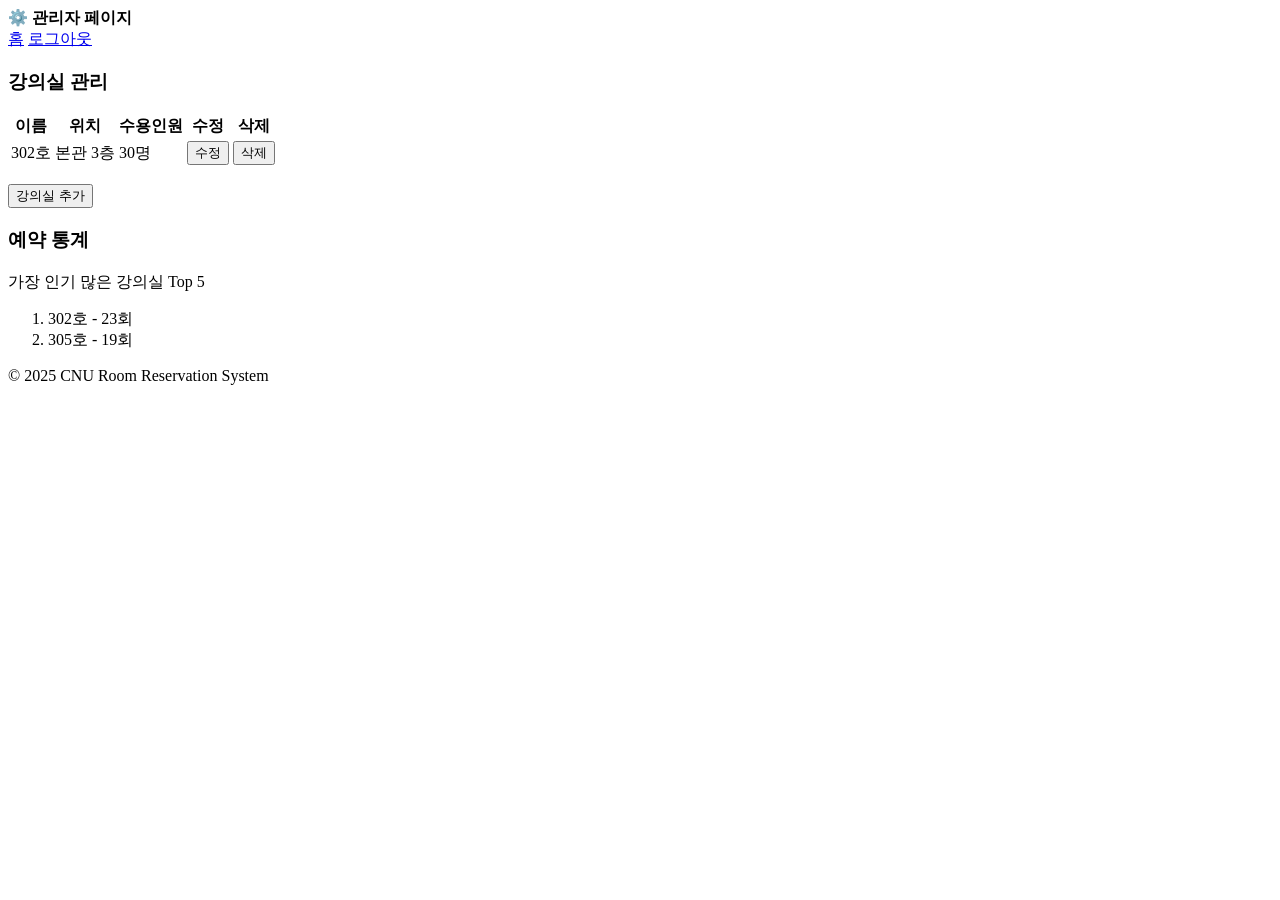
==== src/main/resources/templates/admin.html @ 9e8ed8b1 "front" ====
<!DOCTYPE html>
<html lang="ko">
<head>
    <meta charset="UTF-8">
    <title>관리자 페이지 | CNU Room</title>
    <link rel="stylesheet" href="static/style.css">
</head>
<body>
<header>
    <div><b>⚙️ 관리자 페이지</b></div>
    <nav>
        <a href="index.html">홈</a>
        <a href="logout.html">로그아웃</a>
    </nav>
</header>

<div class="card">
    <h3>강의실 관리</h3>
    <table>
        <tr><th>이름</th><th>위치</th><th>수용인원</th><th>수정</th><th>삭제</th></tr>
        <tr><td>302호</td><td>본관 3층</td><td>30명</td><td><button>수정</button></td><td><button>삭제</button></td></tr>
    </table>
    <button style="margin-top:1rem;">강의실 추가</button>
</div>

<div class="card">
    <h3>예약 통계</h3>
    <p>가장 인기 많은 강의실 Top 5</p>
    <ol>
        <li>302호 - 23회</li>
        <li>305호 - 19회</li>
    </ol>
</div>

<footer>© 2025 CNU Room Reservation System</footer>
</body>
</html>
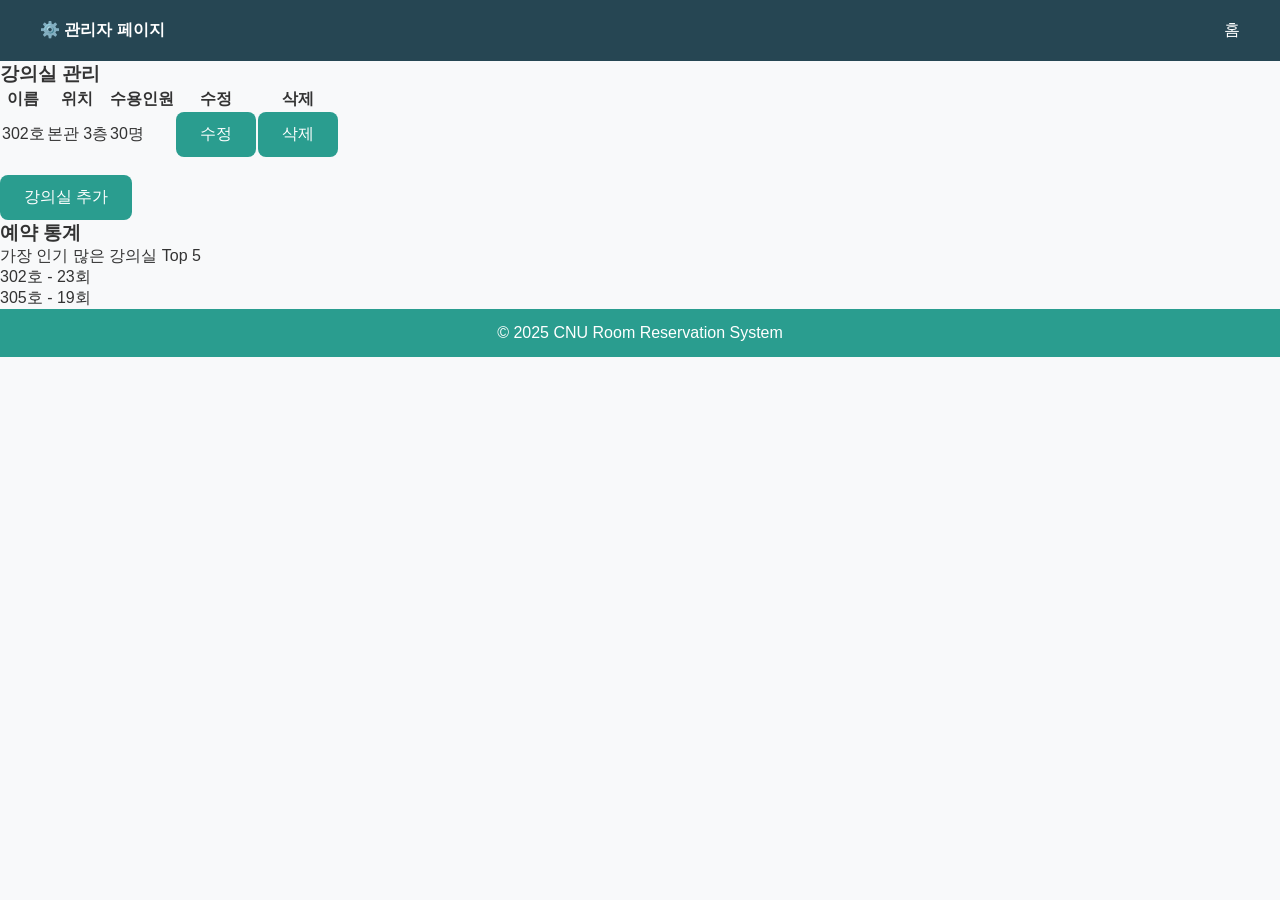
==== commit 98e57b1b: "feature/reserve" ====
--- a/src/main/resources/templates/admin.html
+++ b/src/main/resources/templates/admin.html
@@ -3,14 +3,14 @@
 <head>
     <meta charset="UTF-8">
     <title>관리자 페이지 | CNU Room</title>
-    <link rel="stylesheet" href="static/style.css">
+    <link rel="stylesheet" href="../static/style.css">
 </head>
 <body>
 <header>
     <div><b>⚙️ 관리자 페이지</b></div>
     <nav>
         <a href="index.html">홈</a>
-        <a href="logout.html">로그아웃</a>
+<!--        <a href="logout.html">로그아웃</a>-->
     </nav>
 </header>
 
--- a/src/main/resources/static/style.css
+++ b/src/main/resources/static/style.css
@@ -0,0 +1,928 @@
+/* 기본 설정 */
+* {
+    box-sizing: border-box;
+    margin: 0;
+    padding: 0;
+    font-family: "Noto Sans KR", sans-serif;
+}
+
+body {
+    background-color: #f8f9fa;
+    color: #333;
+}
+
+/* 헤더 */
+header {
+    background-color: #264653;
+    color: white;
+    padding: 20px 40px;
+    display: flex;
+    justify-content: space-between;
+    align-items: center;
+    position: sticky;
+    top: 0;
+    z-index: 10;
+}
+
+header h1 {
+    font-size: 22px;
+    font-weight: 700;
+}
+
+nav a {
+    color: white;
+    margin-left: 20px;
+    text-decoration: none;
+    font-weight: 500;
+}
+
+nav a:hover {
+    text-decoration: underline;
+}
+
+/* 메인 */
+.main-container {
+    text-align: center;
+    padding: 100px 20px;
+}
+
+.main-container h2 {
+    font-size: 28px;
+    margin-bottom: 10px;
+}
+
+.main-container p {
+    color: #555;
+    margin-bottom: 30px;
+}
+
+button {
+    background-color: #2a9d8f;
+    color: white;
+    border: none;
+    padding: 12px 24px;
+    font-size: 16px;
+    border-radius: 8px;
+    cursor: pointer;
+}
+
+button:hover {
+    background-color: #21867a;
+}
+
+/* 푸터 */
+footer {
+    text-align: center;
+    background-color: #2a9d8f;
+    color: white;
+    padding: 15px 0;
+    position: relative;
+    bottom: 0;
+    width: 100%;
+}
+
+/* =============================== */
+/*   달력 화면 (예약 1단계)       */
+/*================================ */
+.reservation-main {
+    padding: 20px;
+    max-width: 1200px;
+    margin: 0 auto;
+}
+
+.calendar-container {
+    background: white;
+    padding: 30px;
+    border-radius: 10px;
+    box-shadow: 0 2px 10px rgba(0,0,0,0.1);
+    margin: 20px 0;
+}
+
+.calendar-container h2 {
+    text-align: center;
+    color: #264653;
+    margin-bottom: 20px;
+    font-size: 24px;
+}
+
+.calendar-header {
+    text-align: center;
+    font-size: 20px;
+    font-weight: 600;
+    margin-bottom: 15px;
+    color: #264653;
+}
+
+.calendar-info {
+    background-color: #f0f7f6;
+    padding: 15px;
+    border-radius: 8px;
+    margin-bottom: 20px;
+    text-align: center;
+    color: #555;
+}
+
+.calendar {
+    margin-top: 20px;
+}
+
+.calendar-weekdays {
+    display: grid;
+    grid-template-columns: repeat(7, 1fr);
+    gap: 5px;
+    margin-bottom: 10px;
+}
+
+.weekday {
+    text-align: center;
+    font-weight: 600;
+    padding: 10px;
+    background-color: #e9ecef;
+    border-radius: 5px;
+    color: #495057;
+}
+
+.calendar-days {
+    display: grid;
+    grid-template-columns: repeat(7, 1fr);
+    gap: 5px;
+}
+
+.calendar-day {
+    aspect-ratio: 1;
+    display: flex;
+    flex-direction: column;
+    align-items: center;
+    justify-content: center;
+    padding: 10px;
+    border: 1px solid #dee2e6;
+    border-radius: 5px;
+    cursor: pointer;
+    position: relative;
+    background-color: white;
+}
+
+.calendar-day.weekend {
+    background-color: #faf5f0;
+}
+
+.calendar-day.other-month {
+    color: #adb5bd;
+    background-color: #f8f9fa;
+    cursor: default;
+}
+
+.calendar-day.disabled {
+    color: #adb5bd;
+    background-color: #f8f9fa;
+    cursor: not-allowed;
+}
+
+.calendar-day.available {
+    background-color: white;
+    cursor: pointer;
+}
+
+.calendar-day.available:hover {
+    background-color: #e8f5e9;
+}
+
+.calendar-day.today {
+    background-color: #fff9c4;
+    font-weight: 600;
+}
+
+.date-number {
+    font-size: 16px;
+    margin-bottom: 5px;
+}
+
+.add-btn {
+    background-color: #2a9d8f;
+    color: white;
+    border: none;
+    border-radius: 5px;
+    width: 30px;
+    height: 30px;
+    display: flex;
+    align-items: center;
+    justify-content: center;
+    cursor: pointer;
+    font-size: 18px;
+    font-weight: bold;
+    padding: 0;
+    margin-top: 5px;
+}
+
+.add-btn:hover {
+    background-color: #21867a;
+}
+
+.add-icon {
+    line-height: 1;
+}
+
+/* =============================== */
+/*   강의실/시간 선택 화면 (2단계) */
+/*================================ */
+.room-time-main {
+    padding: 20px;
+    max-width: 1200px;
+    margin: 0 auto;
+}
+
+.room-time-container {
+    background: white;
+    padding: 30px;
+    border-radius: 10px;
+    box-shadow: 0 2px 10px rgba(0,0,0,0.1);
+    margin: 20px 0;
+}
+
+.room-time-container h2 {
+    text-align: center;
+    color: #264653;
+    margin-bottom: 20px;
+    font-size: 24px;
+}
+
+.selected-date-info {
+    background-color: #f0f7f6;
+    padding: 15px;
+    border-radius: 8px;
+    margin-bottom: 20px;
+    text-align: center;
+    font-weight: 600;
+    color: #264653;
+}
+
+.rooms-list {
+    display: flex;
+    flex-direction: column;
+    gap: 20px;
+}
+
+.room-card {
+    background: white;
+    border: 1px solid #dee2e6;
+    border-radius: 10px;
+    padding: 20px;
+    box-shadow: 0 2px 5px rgba(0,0,0,0.1);
+}
+
+.room-header {
+    display: flex;
+    justify-content: space-between;
+    align-items: center;
+    margin-bottom: 15px;
+    padding-bottom: 15px;
+    border-bottom: 2px solid #e9ecef;
+}
+
+.room-header h3 {
+    color: #264653;
+    font-size: 18px;
+    margin: 0;
+}
+
+.room-capacity {
+    display: flex;
+    gap: 15px;
+    font-size: 14px;
+    color: #6c757d;
+}
+
+.time-slots-grid {
+    display: flex;
+    flex-wrap: wrap;
+    gap: 8px;
+}
+
+.time-slot {
+    background-color: #d4edda;
+    color: #155724;
+    border: 1px solid #c3e6cb;
+    border-radius: 5px;
+    padding: 10px 15px;
+    cursor: pointer;
+    font-size: 14px;
+    font-weight: 500;
+    min-width: 50px;
+    text-align: center;
+    transition: all 0.3s;
+}
+
+.time-slot.available:hover {
+    background-color: #c3e6cb;
+    transform: scale(1.05);
+}
+
+.time-slot.unavailable {
+    background-color: #f8d7da;
+    color: #721c24;
+    cursor: not-allowed;
+    opacity: 0.6;
+}
+
+.time-slot.unavailable:hover {
+    transform: none;
+}
+
+/* =============================== */
+/*   설명 모달                    */
+/*================================ */
+.modal {
+    display: none;
+    position: fixed;
+    z-index: 1000;
+    left: 0;
+    top: 0;
+    width: 100%;
+    height: 100%;
+    overflow: auto;
+    background-color: rgba(0,0,0,0.5);
+}
+
+.modal-content {
+    background-color: white;
+    margin: 10% auto;
+    padding: 30px;
+    border-radius: 10px;
+    width: 90%;
+    max-width: 600px;
+    box-shadow: 0 4px 20px rgba(0,0,0,0.3);
+    position: relative;
+}
+
+.close {
+    color: #aaa;
+    float: right;
+    font-size: 28px;
+    font-weight: bold;
+    cursor: pointer;
+    position: absolute;
+    top: 15px;
+    right: 20px;
+}
+
+.close:hover,
+.close:focus {
+    color: #000;
+}
+
+.info-content {
+    margin: 20px 0;
+}
+
+.info-content h4 {
+    color: #264653;
+    margin-top: 20px;
+    margin-bottom: 10px;
+}
+
+.info-content ul {
+    list-style-position: inside;
+    padding-left: 0;
+}
+
+.info-content li {
+    margin: 8px 0;
+    line-height: 1.6;
+}
+
+.modal-close-btn {
+    background-color: #2a9d8f;
+    color: white;
+    border: none;
+    padding: 12px 24px;
+    border-radius: 8px;
+    cursor: pointer;
+    font-size: 16px;
+    margin-top: 20px;
+    width: 100%;
+}
+
+.modal-close-btn:hover {
+    background-color: #21867a;
+}
+
+/* =============================== */
+/*   예약 상세 화면 (3단계)       */
+/*================================ */
+.reservation-detail-main {
+    padding: 20px;
+    max-width: 900px;
+    margin: 0 auto;
+}
+
+.detail-container {
+    background: white;
+    padding: 30px;
+    border-radius: 10px;
+    box-shadow: 0 2px 10px rgba(0,0,0,0.1);
+    margin: 20px 0;
+}
+
+.detail-container h2 {
+    text-align: center;
+    color: #264653;
+    margin-bottom: 30px;
+    font-size: 24px;
+}
+
+.selected-info {
+    background-color: #f0f7f6;
+    padding: 20px;
+    border-radius: 8px;
+    margin-bottom: 30px;
+}
+
+.info-item {
+    display: flex;
+    margin-bottom: 10px;
+    align-items: center;
+}
+
+.info-item label {
+    font-weight: 600;
+    width: 100px;
+    color: #495057;
+}
+
+.info-item span {
+    color: #264653;
+    font-weight: 500;
+}
+
+.duration-section {
+    margin-bottom: 30px;
+}
+
+.duration-section h3 {
+    color: #264653;
+    margin-bottom: 15px;
+    font-size: 18px;
+}
+
+.duration-buttons {
+    display: flex;
+    gap: 15px;
+    margin-bottom: 15px;
+}
+
+.duration-btn {
+    flex: 1;
+    padding: 15px;
+    background-color: white;
+    border: 2px solid #dee2e6;
+    border-radius: 8px;
+    cursor: pointer;
+    font-size: 16px;
+    font-weight: 600;
+    color: #495057;
+    transition: all 0.3s;
+}
+
+.duration-btn:hover {
+    border-color: #2a9d8f;
+    color: #2a9d8f;
+}
+
+.duration-btn.active {
+    background-color: #2a9d8f;
+    color: white;
+    border-color: #2a9d8f;
+}
+
+.duration-display {
+    text-align: center;
+    padding: 15px;
+    background-color: #f8f9fa;
+    border-radius: 8px;
+    color: #495057;
+    font-weight: 500;
+}
+
+.meeting-info-section {
+    margin-bottom: 30px;
+}
+
+.meeting-info-section h3 {
+    color: #264653;
+    margin-bottom: 15px;
+    font-size: 18px;
+}
+
+.form-group {
+    margin-bottom: 20px;
+}
+
+.form-group label {
+    display: block;
+    font-weight: 600;
+    margin-bottom: 8px;
+    color: #495057;
+}
+
+.form-group input,
+.form-group textarea {
+    width: 100%;
+    padding: 12px;
+    border: 1px solid #dee2e6;
+    border-radius: 8px;
+    font-size: 14px;
+    font-family: "Noto Sans KR", sans-serif;
+}
+
+.form-group input:focus,
+.form-group textarea:focus {
+    outline: none;
+    border-color: #2a9d8f;
+}
+
+.form-row {
+    display: grid;
+    grid-template-columns: 1fr 1fr;
+    gap: 15px;
+}
+
+.group-members-section {
+    margin-bottom: 30px;
+}
+
+.group-members-section h3 {
+    color: #264653;
+    margin-bottom: 15px;
+    font-size: 18px;
+}
+
+.instruction {
+    background-color: #fff3cd;
+    padding: 15px;
+    border-radius: 8px;
+    margin-bottom: 20px;
+    color: #856404;
+    font-size: 14px;
+    line-height: 1.6;
+}
+
+.add-member-form {
+    background-color: #f8f9fa;
+    padding: 20px;
+    border-radius: 8px;
+    margin-bottom: 20px;
+}
+
+.register-btn {
+    background-color: #007bff;
+    color: white;
+    border: none;
+    padding: 12px 24px;
+    border-radius: 8px;
+    cursor: pointer;
+    font-size: 16px;
+    width: 100%;
+    margin-top: 15px;
+}
+
+.register-btn:hover {
+    background-color: #0056b3;
+}
+
+.members-list {
+    background-color: #f8f9fa;
+    padding: 20px;
+    border-radius: 8px;
+}
+
+.members-list h4 {
+    color: #264653;
+    margin-bottom: 15px;
+}
+
+.members-count {
+    display: flex;
+    flex-wrap: wrap;
+    gap: 20px;
+    margin-bottom: 15px;
+    padding: 10px;
+    background-color: white;
+    border-radius: 5px;
+}
+
+.members-count span {
+    font-size: 14px;
+    color: #495057;
+}
+
+.members-count strong {
+    color: #264653;
+}
+
+.members-ul {
+    list-style: none;
+    padding: 0;
+}
+
+.member-item {
+    display: flex;
+    justify-content: space-between;
+    align-items: center;
+    padding: 12px;
+    background-color: white;
+    border-radius: 5px;
+    margin-bottom: 10px;
+}
+
+.member-item span {
+    color: #495057;
+}
+
+.remove-btn {
+    background-color: #dc3545;
+    color: white;
+    border: none;
+    padding: 6px 12px;
+    border-radius: 5px;
+    cursor: pointer;
+    font-size: 12px;
+}
+
+.remove-btn:hover {
+    background-color: #c82333;
+}
+
+.info-box {
+    background-color: #d1ecf1;
+    padding: 20px;
+    border-radius: 8px;
+    margin-bottom: 30px;
+    border-left: 4px solid #0c5460;
+}
+
+.info-box p {
+    margin: 5px 0;
+    color: #0c5460;
+}
+
+.reservation-actions {
+    display: flex;
+    gap: 15px;
+    margin-top: 30px;
+}
+
+.cancel-btn {
+    flex: 1;
+    background-color: #ffc107;
+    color: #000;
+    border: none;
+    padding: 15px;
+    border-radius: 8px;
+    cursor: pointer;
+    font-size: 16px;
+    font-weight: 600;
+}
+
+.cancel-btn:hover {
+    background-color: #e0a800;
+}
+
+.reserve-btn {
+    flex: 2;
+    background-color: #6c757d;
+    color: white;
+    border: none;
+    padding: 15px;
+    border-radius: 8px;
+    cursor: not-allowed;
+    font-size: 16px;
+    font-weight: 600;
+    opacity: 0.6;
+}
+
+.reserve-btn.enabled {
+    background-color: #2a9d8f;
+    cursor: pointer;
+    opacity: 1;
+}
+
+.reserve-btn.enabled:hover {
+    background-color: #21867a;
+}
+
+/* =============================== */
+/*   반응형 디자인                */
+/*================================ */
+@media (max-width: 768px) {
+    header {
+        padding: 15px 20px;
+        flex-direction: column;
+        gap: 10px;
+    }
+
+    nav {
+        display: flex;
+        flex-wrap: wrap;
+        gap: 10px;
+        justify-content: center;
+    }
+
+    nav a {
+        margin: 0;
+        font-size: 14px;
+    }
+
+    .calendar-container,
+    .room-time-container,
+    .detail-container {
+        padding: 20px;
+    }
+
+    .form-row {
+        grid-template-columns: 1fr;
+    }
+
+    .room-header {
+        flex-direction: column;
+        align-items: flex-start;
+        gap: 10px;
+    }
+
+    .room-capacity {
+        flex-direction: column;
+        gap: 5px;
+    }
+
+    .time-slots-grid {
+        gap: 5px;
+    }
+
+    .time-slot {
+        padding: 8px 12px;
+        font-size: 12px;
+        min-width: 45px;
+    }
+
+    .members-count {
+        flex-direction: column;
+        gap: 10px;
+    }
+
+    .reservation-actions {
+        flex-direction: column;
+    }
+}
+
+/*!* ===============================*/
+/*   기본 설정*/
+/*================================*!*/
+/*@import url('https://fonts.googleapis.com/css2?family=Noto+Sans+KR:wght@400;600;700&display=swap');*/
+
+/** {*/
+/*    box-sizing: border-box;*/
+/*    font-family: 'Noto Sans KR', sans-serif;*/
+/*}*/
+
+/*body {*/
+/*    margin: 0;*/
+/*    background-color: #f9fafb;*/
+/*    color: #1f2937;*/
+/*}*/
+
+/*!* ===============================*/
+/*   네비게이션 바*/
+/*================================*!*/
+/*header {*/
+/*    background-color: #2563eb;*/
+/*    color: white;*/
+/*    display: flex;*/
+/*    justify-content: space-between;*/
+/*    align-items: center;*/
+/*    padding: 1rem 2rem;*/
+/*}*/
+
+/*header a {*/
+/*    color: white;*/
+/*    text-decoration: none;*/
+/*    margin-left: 1rem;*/
+/*    font-weight: 600;*/
+/*}*/
+
+/*header a:hover {*/
+/*    text-decoration: underline;*/
+/*}*/
+
+/*!* ===============================*/
+/*   공통 버튼 / 입력*/
+/*================================*!*/
+/*button {*/
+/*    background-color: #2563eb;*/
+/*    color: white;*/
+/*    border: none;*/
+/*    padding: 0.6rem 1.2rem;*/
+/*    border-radius: 6px;*/
+/*    cursor: pointer;*/
+/*    font-weight: 600;*/
+/*}*/
+
+/*button:hover {*/
+/*    background-color: #1d4ed8;*/
+/*}*/
+
+/*input, select {*/
+/*    padding: 0.6rem;*/
+/*    border: 1px solid #d1d5db;*/
+/*    border-radius: 6px;*/
+/*    width: 100%;*/
+/*    font-size: 1rem;*/
+/*}*/
+
+/*label {*/
+/*    display: block;*/
+/*    font-weight: 600;*/
+/*    margin-top: 1rem;*/
+/*}*/
+
+/*!* ===============================*/
+/*   Hero / 메인 섹션*/
+/*================================*!*/
+/*.hero {*/
+/*    text-align: center;*/
+/*    padding: 5rem 2rem;*/
+/*    background: linear-gradient(135deg, #60a5fa, #2563eb);*/
+/*    color: white;*/
+/*}*/
+
+/*.hero h1 {*/
+/*    font-size: 2.5rem;*/
+/*    margin-bottom: 1rem;*/
+/*}*/
+
+/*.hero p {*/
+/*    font-size: 1.1rem;*/
+/*    opacity: 0.9;*/
+/*}*/
+
+/*!* ===============================*/
+/*   테이블*/
+/*================================*!*/
+/*table {*/
+/*    width: 80%;*/
+/*    margin: 2rem auto;*/
+/*    border-collapse: collapse;*/
+/*    background-color: white;*/
+/*    box-shadow: 0 2px 8px rgba(0,0,0,0.08);*/
+/*}*/
+
+/*th, td {*/
+/*    border-bottom: 1px solid #e5e7eb;*/
+/*    padding: 1rem;*/
+/*    text-align: center;*/
+/*}*/
+
+/*th {*/
+/*    background-color: #eff6ff;*/
+/*    color: #2563eb;*/
+/*}*/
+
+/*!* ===============================*/
+/*   카드 / 관리자용 섹션*/
+/*================================*!*/
+/*.card {*/
+/*    background: white;*/
+/*    padding: 1.5rem;*/
+/*    border-radius: 10px;*/
+/*    box-shadow: 0 2px 8px rgba(0,0,0,0.1);*/
+/*    margin: 1rem auto;*/
+/*    width: 90%;*/
+/*}*/
+
+/*h2, h3 {*/
+/*    text-align: center;*/
+/*    color: #2563eb;*/
+/*    margin-top: 2rem;*/
+/*}*/
+
+/*!* ===============================*/
+/*   알림 박스*/
+/*================================*!*/
+/*.alert-box {*/
+/*    width: 80%;*/
+/*    margin: 2rem auto;*/
+/*    padding: 1rem;*/
+/*    background-color: #fef3c7;*/
+/*    border-radius: 8px;*/
+/*    color: #92400e;*/
+/*    font-weight: 500;*/
+/*}*/
+
+/*!* ===============================*/
+/*   푸터*/
+/*================================*!*/
+/*footer {*/
+/*    text-align: center;*/
+/*    padding: 1rem;*/
+/*    color: #6b7280;*/
+/*    background: #f3f4f6;*/
+/*    margin-top: 3rem;*/
+/*}*/
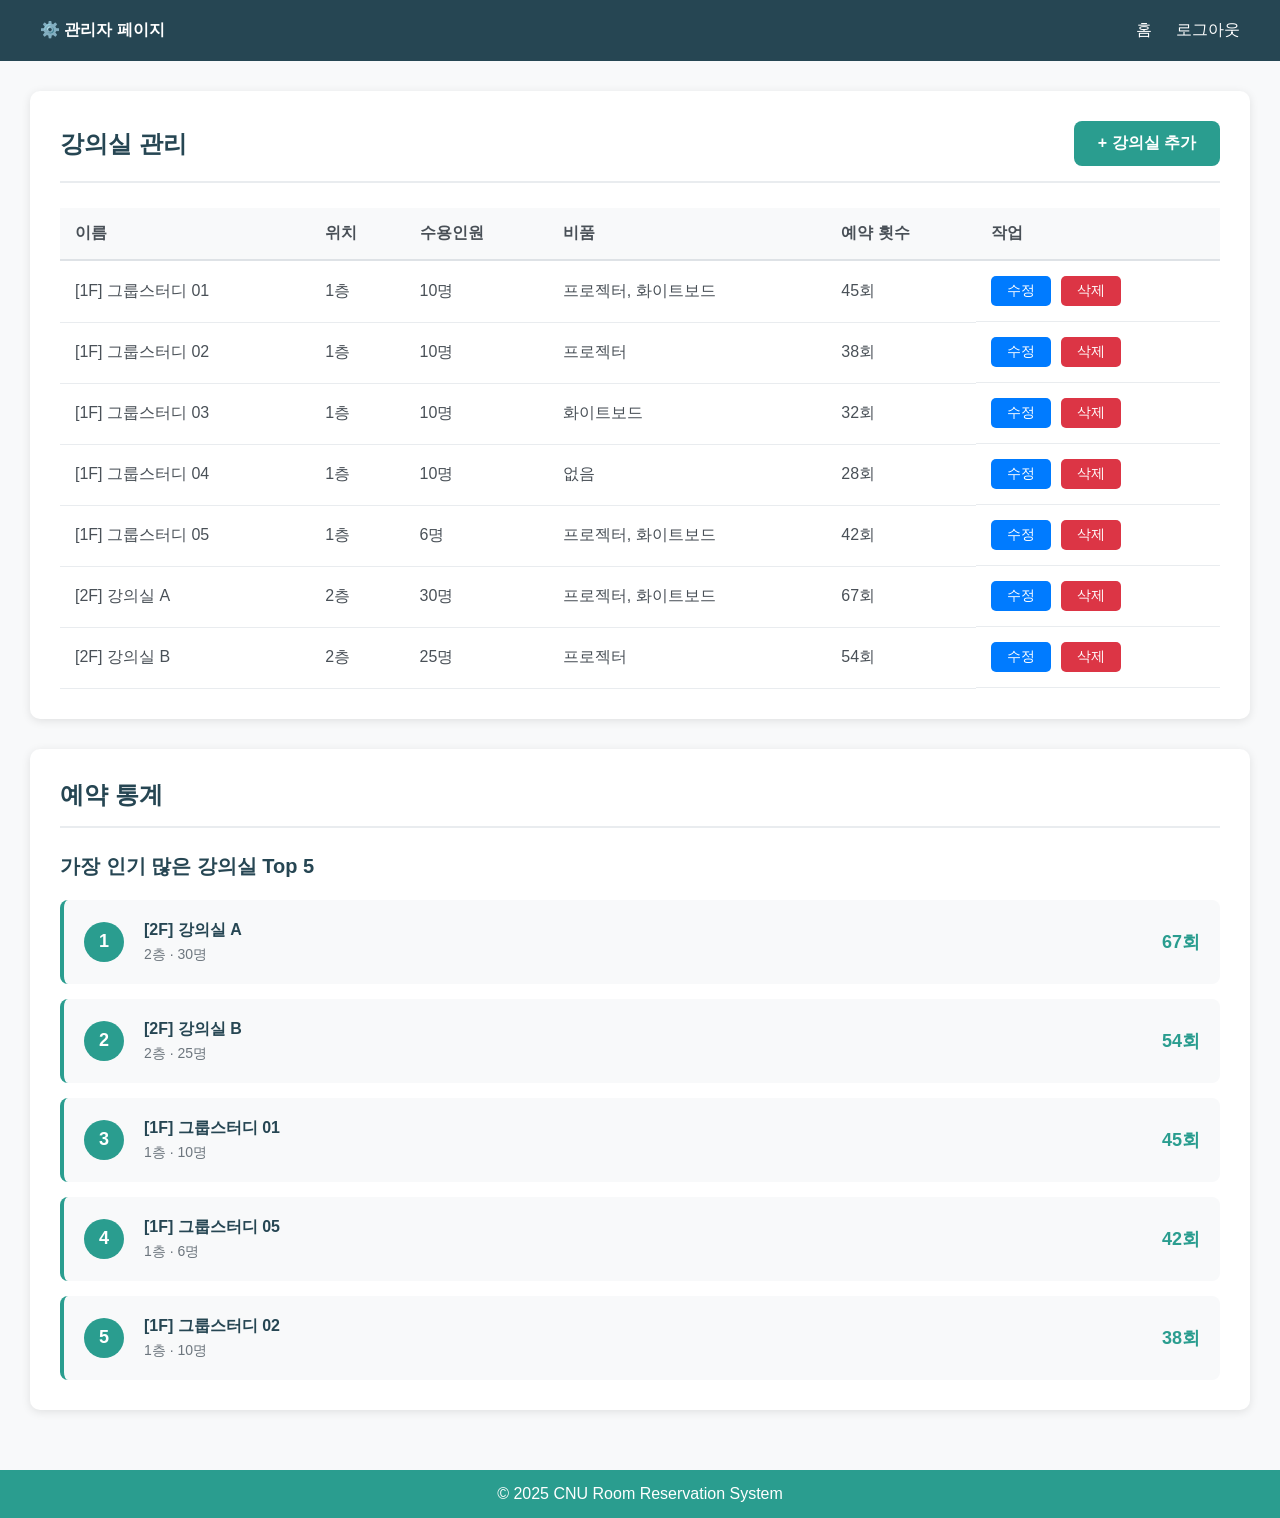
==== commit 84d7c807: "feature/admin" ====
--- a/src/main/resources/templates/admin.html
+++ b/src/main/resources/templates/admin.html
@@ -2,6 +2,7 @@
 <html lang="ko">
 <head>
     <meta charset="UTF-8">
+    <meta name="viewport" content="width=device-width, initial-scale=1.0">
     <title>관리자 페이지 | CNU Room</title>
     <link rel="stylesheet" href="../static/style.css">
 </head>
@@ -10,28 +11,304 @@
     <div><b>⚙️ 관리자 페이지</b></div>
     <nav>
         <a href="index.html">홈</a>
-<!--        <a href="logout.html">로그아웃</a>-->
+        <a href="logout.html">로그아웃</a>
     </nav>
 </header>
 
-<div class="card">
-    <h3>강의실 관리</h3>
-    <table>
-        <tr><th>이름</th><th>위치</th><th>수용인원</th><th>수정</th><th>삭제</th></tr>
-        <tr><td>302호</td><td>본관 3층</td><td>30명</td><td><button>수정</button></td><td><button>삭제</button></td></tr>
-    </table>
-    <button style="margin-top:1rem;">강의실 추가</button>
+<main class="admin-main">
+    <!-- 강의실 관리 섹션 -->
+    <div class="admin-section">
+        <div class="section-header">
+            <h2>강의실 관리</h2>
+            <button class="add-room-btn" onclick="openAddRoomModal()">+ 강의실 추가</button>
+        </div>
+        
+        <div class="table-container">
+            <table class="admin-table" id="classrooms-table">
+                <thead>
+                    <tr>
+                        <th>이름</th>
+                        <th>위치</th>
+                        <th>수용인원</th>
+                        <th>비품</th>
+                        <th>예약 횟수</th>
+                        <th>작업</th>
+                    </tr>
+                </thead>
+                <tbody id="classrooms-tbody">
+                    <!-- 강의실 목록이 동적으로 생성됩니다 -->
+                </tbody>
+            </table>
+        </div>
+    </div>
+
+    <!-- 통계 섹션 -->
+    <div class="admin-section">
+        <div class="section-header">
+            <h2>예약 통계</h2>
+        </div>
+        <div class="statistics-container">
+            <h3>가장 인기 많은 강의실 Top 5</h3>
+            <div id="top-classrooms-list" class="top-classrooms-list">
+                <!-- 통계 목록이 동적으로 생성됩니다 -->
+            </div>
+        </div>
+    </div>
+</main>
+
+<!-- 강의실 추가/수정 모달 -->
+<div id="room-modal" class="modal">
+    <div class="modal-content modal-large">
+        <span class="close" onclick="closeRoomModal()">&times;</span>
+        <h3 id="modal-title">강의실 추가</h3>
+        
+        <form id="room-form" class="admin-form">
+            <div class="form-group">
+                <label for="room-name">강의실 이름 *</label>
+                <input type="text" id="room-name" name="room-name" placeholder="예: 301호" required>
+            </div>
+            
+            <div class="form-group">
+                <label for="room-location">위치 *</label>
+                <input type="text" id="room-location" name="room-location" placeholder="예: 본관 3층" required>
+            </div>
+            
+            <div class="form-group">
+                <label for="room-capacity">수용인원 *</label>
+                <input type="number" id="room-capacity" name="room-capacity" min="1" placeholder="예: 30" required>
+            </div>
+            
+            <div class="form-group">
+                <label>비품</label>
+                <div class="equipment-checkboxes">
+                    <label class="checkbox-label">
+                        <input type="checkbox" id="equipment-projector" name="equipment" value="프로젝터">
+                        <span>프로젝터</span>
+                    </label>
+                    <label class="checkbox-label">
+                        <input type="checkbox" id="equipment-whiteboard" name="equipment" value="화이트보드">
+                        <span>화이트보드</span>
+                    </label>
+                </div>
+            </div>
+            
+            <div id="form-error" class="error-message" style="display: none;"></div>
+            
+            <div class="modal-actions">
+                <button type="button" class="cancel-modal-btn" onclick="closeRoomModal()">취소</button>
+                <button type="submit" class="submit-modal-btn" id="submit-btn">추가</button>
+            </div>
+        </form>
+    </div>
 </div>
 
-<div class="card">
-    <h3>예약 통계</h3>
-    <p>가장 인기 많은 강의실 Top 5</p>
-    <ol>
-        <li>302호 - 23회</li>
-        <li>305호 - 19회</li>
-    </ol>
-</div>
-
 <footer>© 2025 CNU Room Reservation System</footer>
+
+<script>
+    // 강의실 데이터 (프론트엔드 시뮬레이션)
+    let classrooms = JSON.parse(localStorage.getItem('admin_classrooms')) || [
+        { id: 1, name: '[1F] 그룹스터디 01', location: '1층', capacity: 10, equipment: ['프로젝터', '화이트보드'], reservationCount: 45 },
+        { id: 2, name: '[1F] 그룹스터디 02', location: '1층', capacity: 10, equipment: ['프로젝터'], reservationCount: 38 },
+        { id: 3, name: '[1F] 그룹스터디 03', location: '1층', capacity: 10, equipment: ['화이트보드'], reservationCount: 32 },
+        { id: 4, name: '[1F] 그룹스터디 04', location: '1층', capacity: 10, equipment: [], reservationCount: 28 },
+        { id: 5, name: '[1F] 그룹스터디 05', location: '1층', capacity: 6, equipment: ['프로젝터', '화이트보드'], reservationCount: 42 },
+        { id: 6, name: '[2F] 강의실 A', location: '2층', capacity: 30, equipment: ['프로젝터', '화이트보드'], reservationCount: 67 },
+        { id: 7, name: '[2F] 강의실 B', location: '2층', capacity: 25, equipment: ['프로젝터'], reservationCount: 54 }
+    ];
+    
+    let editingRoomId = null; // 수정 중인 강의실 ID
+    
+    // 데이터 저장
+    function saveClassrooms() {
+        localStorage.setItem('admin_classrooms', JSON.stringify(classrooms));
+    }
+    
+    // 강의실 목록 렌더링
+    function renderClassrooms() {
+        const tbody = document.getElementById('classrooms-tbody');
+        tbody.innerHTML = '';
+        
+        if (classrooms.length === 0) {
+            tbody.innerHTML = '<tr><td colspan="6" style="text-align: center; padding: 30px;">등록된 강의실이 없습니다.</td></tr>';
+            return;
+        }
+        
+        classrooms.forEach(room => {
+            const tr = document.createElement('tr');
+            const equipmentText = room.equipment.length > 0 ? room.equipment.join(', ') : '없음';
+            
+            tr.innerHTML = `
+                <td>${room.name}</td>
+                <td>${room.location}</td>
+                <td>${room.capacity}명</td>
+                <td>${equipmentText}</td>
+                <td>${room.reservationCount}회</td>
+                <td class="action-buttons">
+                    <button class="edit-btn" onclick="openEditRoomModal(${room.id})">수정</button>
+                    <button class="delete-btn" onclick="deleteRoom(${room.id})">삭제</button>
+                </td>
+            `;
+            tbody.appendChild(tr);
+        });
+        
+        // 통계 업데이트
+        updateStatistics();
+    }
+    
+    // 통계 업데이트 (Top 5)
+    function updateStatistics() {
+        const topList = document.getElementById('top-classrooms-list');
+        topList.innerHTML = '';
+        
+        // 예약 횟수로 정렬
+        const sorted = [...classrooms].sort((a, b) => b.reservationCount - a.reservationCount);
+        const top5 = sorted.slice(0, 5);
+        
+        if (top5.length === 0) {
+            topList.innerHTML = '<p>예약 데이터가 없습니다.</p>';
+            return;
+        }
+        
+        top5.forEach((room, index) => {
+            const item = document.createElement('div');
+            item.className = 'top-classroom-item';
+            item.innerHTML = `
+                <div class="rank">${index + 1}</div>
+                <div class="room-info">
+                    <div class="room-name">${room.name}</div>
+                    <div class="room-details">${room.location} · ${room.capacity}명</div>
+                </div>
+                <div class="reservation-count">${room.reservationCount}회</div>
+            `;
+            topList.appendChild(item);
+        });
+    }
+    
+    // 강의실 추가 모달 열기
+    function openAddRoomModal() {
+        editingRoomId = null;
+        document.getElementById('modal-title').textContent = '강의실 추가';
+        document.getElementById('submit-btn').textContent = '추가';
+        document.getElementById('room-form').reset();
+        document.getElementById('form-error').style.display = 'none';
+        document.getElementById('room-modal').style.display = 'block';
+    }
+    
+    // 강의실 수정 모달 열기
+    function openEditRoomModal(roomId) {
+        const room = classrooms.find(r => r.id === roomId);
+        if (!room) return;
+        
+        editingRoomId = roomId;
+        document.getElementById('modal-title').textContent = '강의실 수정';
+        document.getElementById('submit-btn').textContent = '수정';
+        
+        // 폼에 데이터 채우기
+        document.getElementById('room-name').value = room.name;
+        document.getElementById('room-location').value = room.location;
+        document.getElementById('room-capacity').value = room.capacity;
+        
+        // 비품 체크박스 초기화
+        document.getElementById('equipment-projector').checked = room.equipment.includes('프로젝터');
+        document.getElementById('equipment-whiteboard').checked = room.equipment.includes('화이트보드');
+        
+        document.getElementById('form-error').style.display = 'none';
+        document.getElementById('room-modal').style.display = 'block';
+    }
+    
+    // 모달 닫기
+    function closeRoomModal() {
+        document.getElementById('room-modal').style.display = 'none';
+        editingRoomId = null;
+        document.getElementById('room-form').reset();
+    }
+    
+    // 폼 제출 처리
+    document.getElementById('room-form').addEventListener('submit', function(e) {
+        e.preventDefault();
+        
+        const name = document.getElementById('room-name').value.trim();
+        const location = document.getElementById('room-location').value.trim();
+        const capacity = parseInt(document.getElementById('room-capacity').value);
+        
+        const errorDiv = document.getElementById('form-error');
+        
+        // 검증
+        if (!name || !location || !capacity || capacity < 1) {
+            errorDiv.textContent = '모든 필드를 올바르게 입력해주세요.';
+            errorDiv.style.display = 'block';
+            return;
+        }
+        
+        // 비품 정보 수집
+        const equipment = [];
+        if (document.getElementById('equipment-projector').checked) {
+            equipment.push('프로젝터');
+        }
+        if (document.getElementById('equipment-whiteboard').checked) {
+            equipment.push('화이트보드');
+        }
+        
+        if (editingRoomId) {
+            // 수정
+            const roomIndex = classrooms.findIndex(r => r.id === editingRoomId);
+            if (roomIndex !== -1) {
+                classrooms[roomIndex] = {
+                    ...classrooms[roomIndex],
+                    name: name,
+                    location: location,
+                    capacity: capacity,
+                    equipment: equipment
+                };
+                saveClassrooms();
+                renderClassrooms();
+                closeRoomModal();
+                alert('강의실 정보가 수정되었습니다.');
+            }
+        } else {
+            // 추가
+            const newId = classrooms.length > 0 ? Math.max(...classrooms.map(r => r.id)) + 1 : 1;
+            const newRoom = {
+                id: newId,
+                name: name,
+                location: location,
+                capacity: capacity,
+                equipment: equipment,
+                reservationCount: 0
+            };
+            classrooms.push(newRoom);
+            saveClassrooms();
+            renderClassrooms();
+            closeRoomModal();
+            alert('강의실이 추가되었습니다.');
+        }
+    });
+    
+    // 강의실 삭제
+    function deleteRoom(roomId) {
+        const room = classrooms.find(r => r.id === roomId);
+        if (!room) return;
+        
+        if (confirm(`"${room.name}" 강의실을 정말 삭제하시겠습니까?\n\n이 작업은 되돌릴 수 없습니다.`)) {
+            classrooms = classrooms.filter(r => r.id !== roomId);
+            saveClassrooms();
+            renderClassrooms();
+            alert('강의실이 삭제되었습니다.');
+        }
+    }
+    
+    // 모달 외부 클릭 시 닫기
+    window.onclick = function(event) {
+        const modal = document.getElementById('room-modal');
+        if (event.target === modal) {
+            closeRoomModal();
+        }
+    }
+    
+    // 페이지 로드 시 강의실 목록 렌더링
+    document.addEventListener('DOMContentLoaded', function() {
+        renderClassrooms();
+    });
+</script>
 </body>
 </html>
--- a/src/main/resources/static/style.css
+++ b/src/main/resources/static/style.css
@@ -711,6 +711,549 @@
 }
 
 /* =============================== */
+/*   로그아웃 화면                */
+/*================================ */
+.logout-main {
+    padding: 20px;
+    max-width: 600px;
+    margin: 100px auto;
+    min-height: calc(100vh - 200px);
+}
+
+.logout-container {
+    background: white;
+    padding: 40px;
+    border-radius: 10px;
+    box-shadow: 0 2px 10px rgba(0,0,0,0.1);
+    text-align: center;
+}
+
+.logout-content h2 {
+    color: #264653;
+    margin-bottom: 30px;
+    font-size: 28px;
+}
+
+.logout-message {
+    margin-bottom: 40px;
+}
+
+.logout-message p {
+    font-size: 18px;
+    color: #495057;
+    margin-bottom: 15px;
+    line-height: 1.6;
+}
+
+.logout-message .sub-message {
+    font-size: 14px;
+    color: #6c757d;
+    margin-top: 10px;
+}
+
+.logout-actions {
+    display: flex;
+    gap: 15px;
+    justify-content: center;
+    margin-top: 30px;
+}
+
+.logout-actions .cancel-btn {
+    padding: 12px 30px;
+    background-color: #6c757d;
+    color: white;
+    border: none;
+    border-radius: 8px;
+    cursor: pointer;
+    font-size: 16px;
+    font-weight: 600;
+    min-width: 120px;
+}
+
+.logout-actions .cancel-btn:hover {
+    background-color: #5a6268;
+}
+
+.logout-actions .logout-btn {
+    padding: 12px 30px;
+    background-color: #dc3545;
+    color: white;
+    border: none;
+    border-radius: 8px;
+    cursor: pointer;
+    font-size: 16px;
+    font-weight: 600;
+    min-width: 120px;
+}
+
+.logout-actions .logout-btn:hover {
+    background-color: #c82333;
+}
+
+/* =============================== */
+/*   로그인 화면                  */
+/*================================ */
+.login-main {
+    padding: 20px;
+    max-width: 500px;
+    margin: 80px auto;
+    min-height: calc(100vh - 200px);
+}
+
+.login-container {
+    background: white;
+    padding: 50px 40px;
+    border-radius: 10px;
+    box-shadow: 0 2px 10px rgba(0,0,0,0.1);
+}
+
+.login-content {
+    text-align: center;
+}
+
+.login-content h2 {
+    color: #264653;
+    margin-bottom: 10px;
+    font-size: 32px;
+    font-weight: 700;
+}
+
+.login-subtitle {
+    color: #6c757d;
+    margin-bottom: 40px;
+    font-size: 16px;
+}
+
+.login-form {
+    text-align: left;
+    margin-top: 30px;
+}
+
+.login-form .form-group {
+    margin-bottom: 25px;
+    position: relative;
+}
+
+.login-form .form-group label {
+    display: block;
+    font-weight: 600;
+    margin-bottom: 8px;
+    color: #495057;
+    font-size: 14px;
+}
+
+.login-form .form-group input {
+    width: 100%;
+    padding: 14px 16px;
+    border: 2px solid #dee2e6;
+    border-radius: 8px;
+    font-size: 16px;
+    font-family: "Noto Sans KR", sans-serif;
+    transition: border-color 0.3s;
+    box-sizing: border-box;
+}
+
+.login-form .form-group input:focus {
+    outline: none;
+    border-color: #2a9d8f;
+}
+
+.login-form .form-group input::placeholder {
+    color: #adb5bd;
+}
+
+.login-form .password-toggle {
+    position: absolute;
+    right: 12px;
+    top: 42px;
+}
+
+.login-form .toggle-password-btn {
+    background: none;
+    border: none;
+    cursor: pointer;
+    padding: 8px;
+    font-size: 18px;
+    color: #6c757d;
+}
+
+.login-form .toggle-password-btn:hover {
+    color: #495057;
+}
+
+.form-options {
+    display: flex;
+    justify-content: space-between;
+    align-items: center;
+    margin-bottom: 25px;
+    font-size: 14px;
+}
+
+.remember-me {
+    display: flex;
+    align-items: center;
+    gap: 8px;
+    cursor: pointer;
+    color: #495057;
+}
+
+.remember-me input[type="checkbox"] {
+    width: 18px;
+    height: 18px;
+    cursor: pointer;
+    accent-color: #2a9d8f;
+}
+
+.forgot-password {
+    color: #2a9d8f;
+    text-decoration: none;
+    font-weight: 500;
+}
+
+.forgot-password:hover {
+    text-decoration: underline;
+}
+
+.error-message {
+    background-color: #f8d7da;
+    color: #721c24;
+    padding: 12px 16px;
+    border-radius: 8px;
+    margin-bottom: 20px;
+    font-size: 14px;
+    text-align: center;
+    border: 1px solid #f5c6cb;
+}
+
+.login-submit-btn {
+    width: 100%;
+    padding: 16px;
+    background-color: #2a9d8f;
+    color: white;
+    border: none;
+    border-radius: 8px;
+    font-size: 18px;
+    font-weight: 600;
+    cursor: pointer;
+    transition: background-color 0.3s;
+    margin-top: 10px;
+}
+
+.login-submit-btn:hover:not(:disabled) {
+    background-color: #21867a;
+}
+
+.login-submit-btn:disabled {
+    background-color: #6c757d;
+    cursor: not-allowed;
+    opacity: 0.7;
+}
+
+.login-footer {
+    margin-top: 30px;
+    padding-top: 25px;
+    border-top: 1px solid #dee2e6;
+    text-align: center;
+}
+
+.login-footer p {
+    color: #6c757d;
+    font-size: 14px;
+    margin: 0;
+}
+
+.login-footer a {
+    color: #2a9d8f;
+    text-decoration: none;
+    font-weight: 600;
+}
+
+.login-footer a:hover {
+    text-decoration: underline;
+}
+
+/* =============================== */
+/*   관리자 페이지                */
+/*================================ */
+.admin-main {
+    padding: 30px;
+    max-width: 1400px;
+    margin: 0 auto;
+}
+
+.admin-section {
+    background: white;
+    padding: 30px;
+    border-radius: 10px;
+    box-shadow: 0 2px 10px rgba(0,0,0,0.1);
+    margin-bottom: 30px;
+}
+
+.section-header {
+    display: flex;
+    justify-content: space-between;
+    align-items: center;
+    margin-bottom: 25px;
+    padding-bottom: 15px;
+    border-bottom: 2px solid #e9ecef;
+}
+
+.section-header h2 {
+    color: #264653;
+    font-size: 24px;
+    margin: 0;
+}
+
+.add-room-btn {
+    background-color: #2a9d8f;
+    color: white;
+    border: none;
+    padding: 12px 24px;
+    border-radius: 8px;
+    font-size: 16px;
+    font-weight: 600;
+    cursor: pointer;
+    transition: background-color 0.3s;
+}
+
+.add-room-btn:hover {
+    background-color: #21867a;
+}
+
+.table-container {
+    overflow-x: auto;
+}
+
+.admin-table {
+    width: 100%;
+    border-collapse: collapse;
+    background-color: white;
+}
+
+.admin-table thead {
+    background-color: #f8f9fa;
+}
+
+.admin-table th {
+    padding: 15px;
+    text-align: left;
+    font-weight: 600;
+    color: #495057;
+    border-bottom: 2px solid #dee2e6;
+}
+
+.admin-table td {
+    padding: 15px;
+    border-bottom: 1px solid #e9ecef;
+    color: #495057;
+}
+
+.admin-table tr:hover {
+    background-color: #f8f9fa;
+}
+
+.action-buttons {
+    display: flex;
+    gap: 10px;
+}
+
+.edit-btn, .delete-btn {
+    padding: 6px 16px;
+    border: none;
+    border-radius: 5px;
+    font-size: 14px;
+    font-weight: 500;
+    cursor: pointer;
+    transition: all 0.3s;
+}
+
+.edit-btn {
+    background-color: #007bff;
+    color: white;
+}
+
+.edit-btn:hover {
+    background-color: #0056b3;
+}
+
+.delete-btn {
+    background-color: #dc3545;
+    color: white;
+}
+
+.delete-btn:hover {
+    background-color: #c82333;
+}
+
+/* 통계 섹션 */
+.statistics-container {
+    margin-top: 20px;
+}
+
+.statistics-container h3 {
+    color: #264653;
+    font-size: 20px;
+    margin-bottom: 20px;
+}
+
+.top-classrooms-list {
+    display: flex;
+    flex-direction: column;
+    gap: 15px;
+}
+
+.top-classroom-item {
+    display: flex;
+    align-items: center;
+    gap: 20px;
+    padding: 20px;
+    background-color: #f8f9fa;
+    border-radius: 8px;
+    border-left: 4px solid #2a9d8f;
+    transition: transform 0.2s;
+}
+
+.top-classroom-item:hover {
+    transform: translateX(5px);
+    box-shadow: 0 2px 8px rgba(0,0,0,0.1);
+}
+
+.top-classroom-item .rank {
+    width: 40px;
+    height: 40px;
+    background-color: #2a9d8f;
+    color: white;
+    border-radius: 50%;
+    display: flex;
+    align-items: center;
+    justify-content: center;
+    font-weight: 700;
+    font-size: 18px;
+    flex-shrink: 0;
+}
+
+.top-classroom-item .room-info {
+    flex: 1;
+}
+
+.top-classroom-item .room-name {
+    font-weight: 600;
+    font-size: 16px;
+    color: #264653;
+    margin-bottom: 5px;
+}
+
+.top-classroom-item .room-details {
+    font-size: 14px;
+    color: #6c757d;
+}
+
+.top-classroom-item .reservation-count {
+    font-size: 18px;
+    font-weight: 700;
+    color: #2a9d8f;
+    min-width: 60px;
+    text-align: right;
+}
+
+/* 관리자 모달 */
+.modal-large {
+    max-width: 600px;
+}
+
+.admin-form {
+    margin-top: 20px;
+}
+
+.admin-form .form-group {
+    margin-bottom: 25px;
+}
+
+.admin-form .form-group label {
+    display: block;
+    font-weight: 600;
+    margin-bottom: 8px;
+    color: #495057;
+    font-size: 14px;
+}
+
+.admin-form .form-group input[type="text"],
+.admin-form .form-group input[type="number"] {
+    width: 100%;
+    padding: 12px 16px;
+    border: 2px solid #dee2e6;
+    border-radius: 8px;
+    font-size: 16px;
+    font-family: "Noto Sans KR", sans-serif;
+    transition: border-color 0.3s;
+    box-sizing: border-box;
+}
+
+.admin-form .form-group input:focus {
+    outline: none;
+    border-color: #2a9d8f;
+}
+
+.equipment-checkboxes {
+    display: flex;
+    gap: 25px;
+    margin-top: 10px;
+}
+
+.checkbox-label {
+    display: flex;
+    align-items: center;
+    gap: 8px;
+    cursor: pointer;
+    font-weight: 500;
+    color: #495057;
+}
+
+.checkbox-label input[type="checkbox"] {
+    width: 20px;
+    height: 20px;
+    cursor: pointer;
+    accent-color: #2a9d8f;
+}
+
+.modal-actions {
+    display: flex;
+    gap: 15px;
+    margin-top: 30px;
+    justify-content: flex-end;
+}
+
+.cancel-modal-btn,
+.submit-modal-btn {
+    padding: 12px 24px;
+    border: none;
+    border-radius: 8px;
+    font-size: 16px;
+    font-weight: 600;
+    cursor: pointer;
+    transition: background-color 0.3s;
+    min-width: 100px;
+}
+
+.cancel-modal-btn {
+    background-color: #6c757d;
+    color: white;
+}
+
+.cancel-modal-btn:hover {
+    background-color: #5a6268;
+}
+
+.submit-modal-btn {
+    background-color: #2a9d8f;
+    color: white;
+}
+
+.submit-modal-btn:hover {
+    background-color: #21867a;
+}
+
+/* =============================== */
 /*   반응형 디자인                */
 /*================================ */
 @media (max-width: 768px) {
@@ -770,6 +1313,144 @@
 
     .reservation-actions {
         flex-direction: column;
+    }
+
+    .logout-main {
+        margin: 50px auto;
+        padding: 15px;
+    }
+
+    .logout-container {
+        padding: 30px 20px;
+    }
+
+    .logout-content h2 {
+        font-size: 24px;
+    }
+
+    .logout-message p {
+        font-size: 16px;
+    }
+
+    .logout-actions {
+        flex-direction: column;
+        width: 100%;
+    }
+
+    .logout-actions .cancel-btn,
+    .logout-actions .logout-btn {
+        width: 100%;
+    }
+
+    .login-main {
+        margin: 40px auto;
+        padding: 15px;
+    }
+
+    .login-container {
+        padding: 30px 20px;
+    }
+
+    .login-content h2 {
+        font-size: 28px;
+    }
+
+    .login-subtitle {
+        font-size: 14px;
+        margin-bottom: 30px;
+    }
+
+    .login-form .form-group {
+        margin-bottom: 20px;
+    }
+
+    .login-form .form-group input {
+        padding: 12px 14px;
+        font-size: 14px;
+    }
+
+    .form-options {
+        flex-direction: column;
+        align-items: flex-start;
+        gap: 10px;
+    }
+
+    .login-submit-btn {
+        padding: 14px;
+        font-size: 16px;
+    }
+
+    .admin-main {
+        padding: 15px;
+    }
+
+    .admin-section {
+        padding: 20px;
+    }
+
+    .section-header {
+        flex-direction: column;
+        align-items: flex-start;
+        gap: 15px;
+    }
+
+    .add-room-btn {
+        width: 100%;
+    }
+
+    .table-container {
+        overflow-x: scroll;
+    }
+
+    .admin-table {
+        font-size: 14px;
+    }
+
+    .admin-table th,
+    .admin-table td {
+        padding: 10px 8px;
+    }
+
+    .action-buttons {
+        flex-direction: column;
+        gap: 5px;
+    }
+
+    .edit-btn,
+    .delete-btn {
+        width: 100%;
+        padding: 8px;
+    }
+
+    .top-classroom-item {
+        flex-wrap: wrap;
+        gap: 10px;
+    }
+
+    .top-classroom-item .reservation-count {
+        width: 100%;
+        text-align: left;
+        margin-top: 10px;
+    }
+
+    .modal-large {
+        max-width: 90%;
+        margin: 5% auto;
+        padding: 20px;
+    }
+
+    .equipment-checkboxes {
+        flex-direction: column;
+        gap: 15px;
+    }
+
+    .modal-actions {
+        flex-direction: column;
+    }
+
+    .cancel-modal-btn,
+    .submit-modal-btn {
+        width: 100%;
     }
 }
 
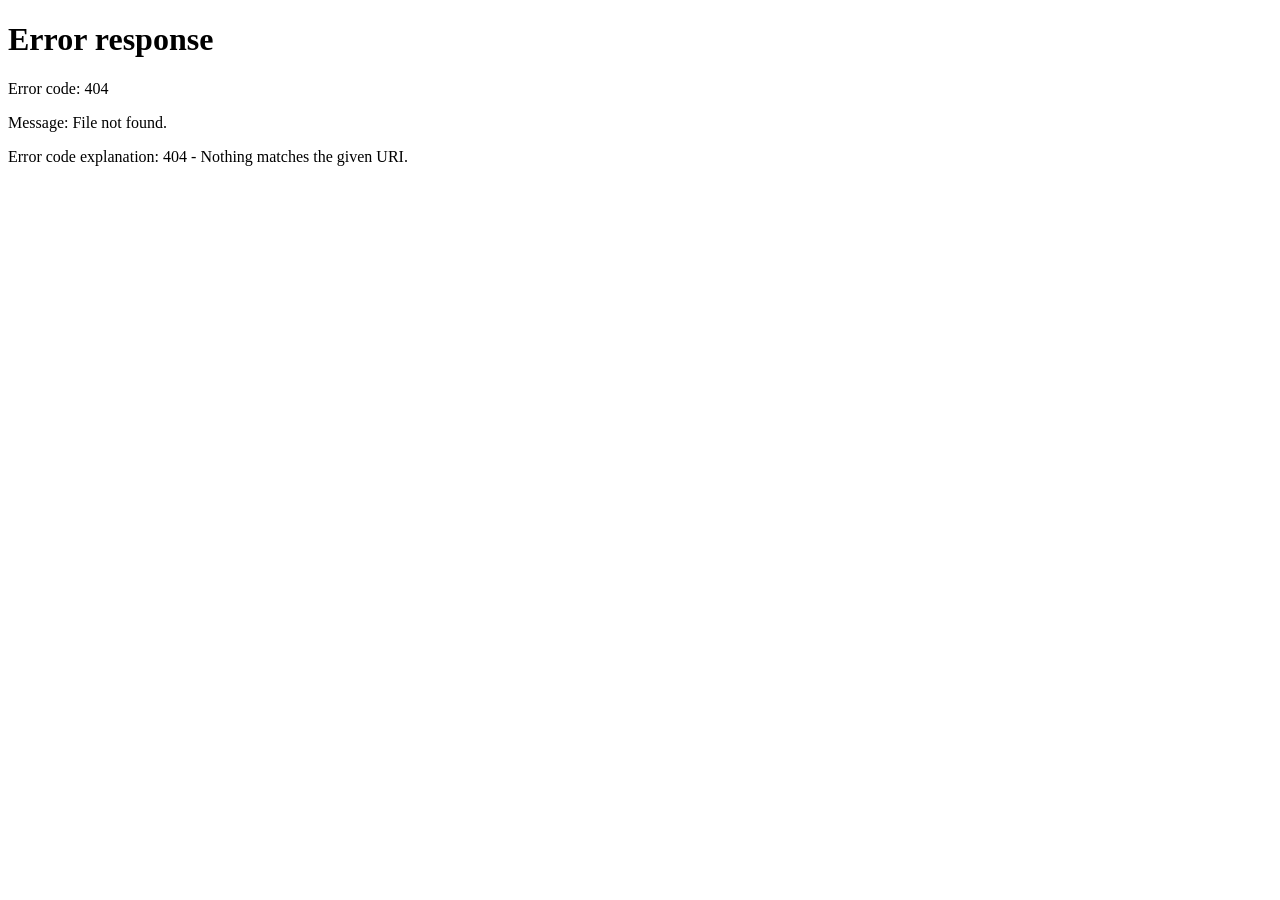
==== commit 513a1456: "admin end" ====
--- a/src/main/resources/templates/admin.html
+++ b/src/main/resources/templates/admin.html
@@ -4,14 +4,14 @@
     <meta charset="UTF-8">
     <meta name="viewport" content="width=device-width, initial-scale=1.0">
     <title>관리자 페이지 | CNU Room</title>
-    <link rel="stylesheet" href="../static/style.css">
+    <link rel="stylesheet" href="/style.css">
 </head>
 <body>
 <header>
     <div><b>⚙️ 관리자 페이지</b></div>
     <nav>
-        <a href="index.html">홈</a>
-        <a href="logout.html">로그아웃</a>
+        <a href="/">홈</a>
+        <a href="#" onclick="logout()">로그아웃</a>
     </nav>
 </header>
 
@@ -48,10 +48,53 @@
             <h2>예약 통계</h2>
         </div>
         <div class="statistics-container">
+            <div class="stats-grid">
+                <div class="stat-card">
+                    <h4>전체 예약</h4>
+                    <p id="total-reservations">0</p>
+                </div>
+                <div class="stat-card">
+                    <h4>활성 예약</h4>
+                    <p id="active-reservations">0</p>
+                </div>
+                <div class="stat-card">
+                    <h4>전체 사용자</h4>
+                    <p id="total-users">0</p>
+                </div>
+                <div class="stat-card">
+                    <h4>전체 강의실</h4>
+                    <p id="total-classrooms">0</p>
+                </div>
+            </div>
             <h3>가장 인기 많은 강의실 Top 5</h3>
             <div id="top-classrooms-list" class="top-classrooms-list">
                 <!-- 통계 목록이 동적으로 생성됩니다 -->
             </div>
+        </div>
+    </div>
+
+    <!-- 사용자 관리 섹션 -->
+    <div class="admin-section">
+        <div class="section-header">
+            <h2>사용자 관리</h2>
+        </div>
+        <div class="table-container">
+            <table class="admin-table" id="users-table">
+                <thead>
+                    <tr>
+                        <th>아이디</th>
+                        <th>이름</th>
+                        <th>이메일</th>
+                        <th>역할</th>
+                        <th>예약 횟수</th>
+                        <th>가입일</th>
+                        <th>작업</th>
+                    </tr>
+                </thead>
+                <tbody id="users-tbody">
+                    <!-- 사용자 목록이 동적으로 생성됩니다 -->
+                </tbody>
+            </table>
         </div>
     </div>
 </main>
@@ -105,24 +148,113 @@
 <footer>© 2025 CNU Room Reservation System</footer>
 
 <script>
-    // 강의실 데이터 (프론트엔드 시뮬레이션)
-    let classrooms = JSON.parse(localStorage.getItem('admin_classrooms')) || [
-        { id: 1, name: '[1F] 그룹스터디 01', location: '1층', capacity: 10, equipment: ['프로젝터', '화이트보드'], reservationCount: 45 },
-        { id: 2, name: '[1F] 그룹스터디 02', location: '1층', capacity: 10, equipment: ['프로젝터'], reservationCount: 38 },
-        { id: 3, name: '[1F] 그룹스터디 03', location: '1층', capacity: 10, equipment: ['화이트보드'], reservationCount: 32 },
-        { id: 4, name: '[1F] 그룹스터디 04', location: '1층', capacity: 10, equipment: [], reservationCount: 28 },
-        { id: 5, name: '[1F] 그룹스터디 05', location: '1층', capacity: 6, equipment: ['프로젝터', '화이트보드'], reservationCount: 42 },
-        { id: 6, name: '[2F] 강의실 A', location: '2층', capacity: 30, equipment: ['프로젝터', '화이트보드'], reservationCount: 67 },
-        { id: 7, name: '[2F] 강의실 B', location: '2층', capacity: 25, equipment: ['프로젝터'], reservationCount: 54 }
-    ];
-    
+    // JWT 토큰 가져오기
+    function getAuthToken() {
+        return localStorage.getItem('token');
+    }
+
+    // API 호출 헤더 설정
+    function getAuthHeaders() {
+        const token = getAuthToken();
+        if (!token || token.trim() === '') {
+            throw new Error('토큰이 없습니다. 로그인이 필요합니다.');
+        }
+        
+        const headers = {
+            'Content-Type': 'application/json',
+            'Authorization': `Bearer ${token}`
+        };
+        
+        return headers;
+    }
+
+    // API 에러 처리 (응답 본문은 읽지 않고 상태만 확인)
+    function handleApiError(response) {
+        if (!response.ok) {
+            let errorMessage = '알 수 없는 오류가 발생했습니다.';
+            
+            if (response.status === 401) {
+                errorMessage = '인증이 필요합니다. 로그인 후 다시 시도해주세요.';
+            } else if (response.status === 403) {
+                errorMessage = '권한이 없습니다. 관리자 계정으로 로그인해주세요.';
+            } else {
+                errorMessage = `HTTP ${response.status}: ${response.statusText}`;
+            }
+            
+            throw new Error(errorMessage);
+        }
+    }
+
+    // 로그아웃
+    function logout() {
+        if (confirm('로그아웃 하시겠습니까?')) {
+            localStorage.removeItem('token');
+            localStorage.removeItem('loginId');
+            localStorage.removeItem('role');
+            window.location.href = '/login';
+        }
+    }
+
+    // 강의실 데이터
+    let classrooms = [];
     let editingRoomId = null; // 수정 중인 강의실 ID
-    
-    // 데이터 저장
-    function saveClassrooms() {
-        localStorage.setItem('admin_classrooms', JSON.stringify(classrooms));
-    }
-    
+    let adminStats = null; // 관리자 통계
+    let users = []; // 사용자 목록
+    
+    // 강의실 목록 로드
+    async function loadClassrooms() {
+        try {
+            const token = getAuthToken();
+            console.log('=== 강의실 목록 API 호출 시작 ===');
+            console.log('Token 존재:', !!token);
+            
+            const headers = getAuthHeaders();
+            console.log('Request Headers:', {
+                'Content-Type': headers['Content-Type'],
+                'Authorization': headers['Authorization'] ? headers['Authorization'].substring(0, 30) + '...' : '없음'
+            });
+            
+            const response = await fetch('/api/classrooms', {
+                method: 'GET',
+                headers: headers
+            });
+            
+            console.log('Response Status:', response.status);
+            console.log('Response OK:', response.ok);
+            
+            if (!response.ok) {
+                let errorText = '';
+                try {
+                    errorText = await response.clone().text();
+                    console.log('Error Response Body:', errorText);
+                } catch (e) {
+                    console.log('Error reading response body');
+                }
+                handleApiError(response);
+                return;
+            }
+            
+            classrooms = await response.json();
+            console.log('강의실 데이터 로드 성공, 개수:', classrooms.length);
+            
+            // 예약 횟수는 별도로 조회 (통계 API에서)
+            if (adminStats) {
+                const popularMap = new Map();
+                adminStats.popularClassrooms.forEach(pop => {
+                    popularMap.set(pop.roomId, pop.reservationCount);
+                });
+                classrooms.forEach(room => {
+                    room.reservationCount = popularMap.get(room.id) || 0;
+                });
+            }
+            
+            renderClassrooms();
+        } catch (error) {
+            console.error('강의실 목록 로드 실패:', error);
+            alert('강의실 목록을 불러오는 중 오류가 발생했습니다: ' + error.message);
+        }
+    }
+
     // 강의실 목록 렌더링
     function renderClassrooms() {
         const tbody = document.getElementById('classrooms-tbody');
@@ -135,14 +267,18 @@
         
         classrooms.forEach(room => {
             const tr = document.createElement('tr');
-            const equipmentText = room.equipment.length > 0 ? room.equipment.join(', ') : '없음';
+            const equipment = [];
+            if (room.hasProjector) equipment.push('프로젝터');
+            if (room.hasWhiteboard) equipment.push('화이트보드');
+            const equipmentText = equipment.length > 0 ? equipment.join(', ') : '없음';
+            const reservationCount = room.reservationCount || 0;
             
             tr.innerHTML = `
                 <td>${room.name}</td>
                 <td>${room.location}</td>
                 <td>${room.capacity}명</td>
                 <td>${equipmentText}</td>
-                <td>${room.reservationCount}회</td>
+                <td>${reservationCount}회</td>
                 <td class="action-buttons">
                     <button class="edit-btn" onclick="openEditRoomModal(${room.id})">수정</button>
                     <button class="delete-btn" onclick="deleteRoom(${room.id})">삭제</button>
@@ -150,38 +286,217 @@
             `;
             tbody.appendChild(tr);
         });
-        
-        // 통계 업데이트
-        updateStatistics();
-    }
-    
-    // 통계 업데이트 (Top 5)
-    function updateStatistics() {
+    }
+    
+    // 관리자 통계 로드
+    async function loadAdminStats() {
+        try {
+            const token = getAuthToken();
+            console.log('=== 통계 API 호출 시작 ===');
+            console.log('Token 존재:', !!token);
+            console.log('Token 시작 부분:', token ? token.substring(0, 20) + '...' : '없음');
+            
+            const headers = getAuthHeaders();
+            console.log('Request Headers:', {
+                'Content-Type': headers['Content-Type'],
+                'Authorization': headers['Authorization'] ? headers['Authorization'].substring(0, 30) + '...' : '없음'
+            });
+            
+            const response = await fetch('/api/admin/stats', {
+                method: 'GET',
+                headers: headers
+            });
+            
+            console.log('Response Status:', response.status);
+            console.log('Response OK:', response.ok);
+            
+            // 에러 처리 (응답 본문 확인)
+            if (!response.ok) {
+                let errorText = '';
+                try {
+                    errorText = await response.clone().text();
+                    console.log('Error Response Body:', errorText);
+                    try {
+                        const errorJson = JSON.parse(errorText);
+                        console.log('Error JSON:', errorJson);
+                    } catch (e) {
+                        console.log('Error body is not JSON');
+                    }
+                } catch (e) {
+                    console.log('Error reading response body');
+                }
+                
+                // 에러 처리 함수 호출 (응답 본문은 이미 읽었으므로 상태만 확인)
+                handleApiError(response);
+                return; // 에러 처리 후 함수 종료
+            }
+            
+            // 성공 응답 처리
+            adminStats = await response.json();
+            console.log('통계 데이터 로드 성공:', adminStats);
+            
+            renderStatistics();
+        } catch (error) {
+            console.error('통계 로드 실패:', error);
+            console.error('Error stack:', error.stack);
+            alert('통계를 불러오는 중 오류가 발생했습니다: ' + error.message);
+        }
+    }
+
+    // 통계 렌더링
+    function renderStatistics() {
+        if (!adminStats) return;
+        
+        // 통계 카드 업데이트
+        document.getElementById('total-reservations').textContent = adminStats.totalReservations || 0;
+        document.getElementById('active-reservations').textContent = adminStats.activeReservations || 0;
+        document.getElementById('total-users').textContent = adminStats.totalUsers || 0;
+        document.getElementById('total-classrooms').textContent = adminStats.totalClassrooms || 0;
+        
+        // Top 5 강의실
         const topList = document.getElementById('top-classrooms-list');
         topList.innerHTML = '';
         
-        // 예약 횟수로 정렬
-        const sorted = [...classrooms].sort((a, b) => b.reservationCount - a.reservationCount);
-        const top5 = sorted.slice(0, 5);
-        
-        if (top5.length === 0) {
+        if (!adminStats.popularClassrooms || adminStats.popularClassrooms.length === 0) {
             topList.innerHTML = '<p>예약 데이터가 없습니다.</p>';
             return;
         }
         
-        top5.forEach((room, index) => {
+        adminStats.popularClassrooms.forEach((pop, index) => {
             const item = document.createElement('div');
             item.className = 'top-classroom-item';
+            
+            // 강의실 이름 찾기
+            const classroom = classrooms.find(c => c.id === pop.roomId);
+            const roomName = classroom ? classroom.name : pop.roomName;
+            const roomLocation = classroom ? classroom.location : '';
+            const roomCapacity = classroom ? classroom.capacity : '';
+            
             item.innerHTML = `
                 <div class="rank">${index + 1}</div>
                 <div class="room-info">
-                    <div class="room-name">${room.name}</div>
-                    <div class="room-details">${room.location} · ${room.capacity}명</div>
+                    <div class="room-name">${roomName}</div>
+                    <div class="room-details">${roomLocation} ${roomCapacity ? '· ' + roomCapacity + '명' : ''}</div>
                 </div>
-                <div class="reservation-count">${room.reservationCount}회</div>
+                <div class="reservation-count">${pop.reservationCount}회</div>
             `;
             topList.appendChild(item);
         });
+    }
+
+    // 사용자 목록 로드
+    async function loadUsers() {
+        try {
+            const headers = getAuthHeaders();
+            console.log('=== 사용자 목록 API 호출 시작 ===');
+            
+            const response = await fetch('/api/admin/users', {
+                method: 'GET',
+                headers: headers
+            });
+            
+            console.log('사용자 목록 Response Status:', response.status);
+            
+            if (!response.ok) {
+                let errorText = '';
+                try {
+                    errorText = await response.clone().text();
+                    console.log('Error Response Body:', errorText);
+                } catch (e) {
+                    console.log('Error reading response body');
+                }
+                handleApiError(response);
+                return;
+            }
+            
+            users = await response.json();
+            console.log('사용자 데이터 로드 성공, 개수:', users.length);
+            
+            renderUsers();
+        } catch (error) {
+            console.error('사용자 목록 로드 실패:', error);
+            alert('사용자 목록을 불러오는 중 오류가 발생했습니다: ' + error.message);
+        }
+    }
+
+    // 사용자 목록 렌더링
+    function renderUsers() {
+        const tbody = document.getElementById('users-tbody');
+        tbody.innerHTML = '';
+        
+        if (users.length === 0) {
+            tbody.innerHTML = '<tr><td colspan="7" style="text-align: center; padding: 30px;">등록된 사용자가 없습니다.</td></tr>';
+            return;
+        }
+        
+        users.forEach(user => {
+            const tr = document.createElement('tr');
+            const createdAt = user.createdAt ? new Date(user.createdAt).toLocaleDateString('ko-KR') : '-';
+            
+            tr.innerHTML = `
+                <td>${user.loginId}</td>
+                <td>${user.name}</td>
+                <td>${user.email}</td>
+                <td>
+                    <select onchange="updateUserRole(${user.userId}, this.value)" class="role-select">
+                        <option value="STUDENT" ${user.role === 'STUDENT' ? 'selected' : ''}>학생</option>
+                        <option value="ADMIN" ${user.role === 'ADMIN' ? 'selected' : ''}>관리자</option>
+                    </select>
+                </td>
+                <td>${user.reservationNum || 0}회</td>
+                <td>${createdAt}</td>
+                <td class="action-buttons">
+                    <button class="delete-btn" onclick="deleteUser(${user.userId}, '${user.name}')">삭제</button>
+                </td>
+            `;
+            tbody.appendChild(tr);
+        });
+    }
+
+    // 사용자 역할 변경
+    async function updateUserRole(userId, role) {
+        if (!confirm(`사용자 역할을 ${role === 'ADMIN' ? '관리자' : '학생'}로 변경하시겠습니까?`)) {
+            // 취소 시 원래 값으로 복구
+            loadUsers();
+            return;
+        }
+        
+        try {
+            const response = await fetch(`/api/admin/users/${userId}/role`, {
+                method: 'PUT',
+                headers: getAuthHeaders(),
+                body: JSON.stringify({ role: role })
+            });
+            
+            await handleApiError(response);
+            alert('사용자 역할이 변경되었습니다.');
+            await loadUsers();
+        } catch (error) {
+            console.error('역할 변경 실패:', error);
+            alert('역할 변경 중 오류가 발생했습니다: ' + error.message);
+            loadUsers(); // 실패 시 목록 새로고침
+        }
+    }
+
+    // 사용자 삭제
+    async function deleteUser(userId, userName) {
+        if (!confirm(`"${userName}" 사용자를 정말 삭제하시겠습니까?\n\n이 작업은 되돌릴 수 없습니다.`)) {
+            return;
+        }
+        
+        try {
+            const response = await fetch(`/api/admin/users/${userId}`, {
+                method: 'DELETE',
+                headers: getAuthHeaders()
+            });
+            
+            await handleApiError(response);
+            alert('사용자가 삭제되었습니다.');
+            await loadUsers();
+        } catch (error) {
+            console.error('사용자 삭제 실패:', error);
+            alert('사용자 삭제 중 오류가 발생했습니다: ' + error.message);
+        }
     }
     
     // 강의실 추가 모달 열기
@@ -209,8 +524,8 @@
         document.getElementById('room-capacity').value = room.capacity;
         
         // 비품 체크박스 초기화
-        document.getElementById('equipment-projector').checked = room.equipment.includes('프로젝터');
-        document.getElementById('equipment-whiteboard').checked = room.equipment.includes('화이트보드');
+        document.getElementById('equipment-projector').checked = room.hasProjector || false;
+        document.getElementById('equipment-whiteboard').checked = room.hasWhiteboard || false;
         
         document.getElementById('form-error').style.display = 'none';
         document.getElementById('room-modal').style.display = 'block';
@@ -224,12 +539,14 @@
     }
     
     // 폼 제출 처리
-    document.getElementById('room-form').addEventListener('submit', function(e) {
+    document.getElementById('room-form').addEventListener('submit', async function(e) {
         e.preventDefault();
         
         const name = document.getElementById('room-name').value.trim();
         const location = document.getElementById('room-location').value.trim();
         const capacity = parseInt(document.getElementById('room-capacity').value);
+        const hasProjector = document.getElementById('equipment-projector').checked;
+        const hasWhiteboard = document.getElementById('equipment-whiteboard').checked;
         
         const errorDiv = document.getElementById('form-error');
         
@@ -240,60 +557,72 @@
             return;
         }
         
-        // 비품 정보 수집
-        const equipment = [];
-        if (document.getElementById('equipment-projector').checked) {
-            equipment.push('프로젝터');
-        }
-        if (document.getElementById('equipment-whiteboard').checked) {
-            equipment.push('화이트보드');
-        }
-        
-        if (editingRoomId) {
-            // 수정
-            const roomIndex = classrooms.findIndex(r => r.id === editingRoomId);
-            if (roomIndex !== -1) {
-                classrooms[roomIndex] = {
-                    ...classrooms[roomIndex],
-                    name: name,
-                    location: location,
-                    capacity: capacity,
-                    equipment: equipment
-                };
-                saveClassrooms();
-                renderClassrooms();
-                closeRoomModal();
-                alert('강의실 정보가 수정되었습니다.');
-            }
-        } else {
-            // 추가
-            const newId = classrooms.length > 0 ? Math.max(...classrooms.map(r => r.id)) + 1 : 1;
-            const newRoom = {
-                id: newId,
+        errorDiv.style.display = 'none';
+        
+        try {
+            const roomData = {
                 name: name,
                 location: location,
                 capacity: capacity,
-                equipment: equipment,
-                reservationCount: 0
+                hasProjector: hasProjector,
+                hasWhiteboard: hasWhiteboard
             };
-            classrooms.push(newRoom);
-            saveClassrooms();
-            renderClassrooms();
+            
+            if (editingRoomId) {
+                // 수정
+                const response = await fetch(`/api/classrooms/${editingRoomId}`, {
+                    method: 'PUT',
+                    headers: getAuthHeaders(),
+                    body: JSON.stringify(roomData)
+                });
+                
+                await handleApiError(response);
+                alert('강의실 정보가 수정되었습니다.');
+                await loadClassrooms();
+            } else {
+                // 추가
+                const response = await fetch('/api/classrooms', {
+                    method: 'POST',
+                    headers: getAuthHeaders(),
+                    body: JSON.stringify(roomData)
+                });
+                
+                await handleApiError(response);
+                alert('강의실이 추가되었습니다.');
+                await loadClassrooms();
+            }
+            
             closeRoomModal();
-            alert('강의실이 추가되었습니다.');
+            await loadAdminStats(); // 통계 새로고침
+        } catch (error) {
+            console.error('강의실 저장 실패:', error);
+            errorDiv.textContent = error.message || '강의실 저장 중 오류가 발생했습니다.';
+            errorDiv.style.display = 'block';
         }
     });
     
     // 강의실 삭제
-    function deleteRoom(roomId) {
+    async function deleteRoom(roomId) {
         const room = classrooms.find(r => r.id === roomId);
         if (!room) return;
         
-        if (confirm(`"${room.name}" 강의실을 정말 삭제하시겠습니까?\n\n이 작업은 되돌릴 수 없습니다.`)) {
-            classrooms = classrooms.filter(r => r.id !== roomId);
-            saveClassrooms();
-            renderClassrooms();
+        if (!confirm(`"${room.name}" 강의실을 정말 삭제하시겠습니까?\n\n이 작업은 되돌릴 수 없습니다.`)) {
+            return;
+        }
+        
+        try {
+            const response = await fetch(`/api/classrooms/${roomId}`, {
+                method: 'DELETE',
+                headers: getAuthHeaders()
+            });
+            
+            await handleApiError(response);
             alert('강의실이 삭제되었습니다.');
+            await loadClassrooms();
+            await loadAdminStats(); // 통계 새로고침
+        } catch (error) {
+            console.error('강의실 삭제 실패:', error);
+            alert('강의실 삭제 중 오류가 발생했습니다: ' + error.message);
         }
     }
     
@@ -305,9 +634,61 @@
         }
     }
     
-    // 페이지 로드 시 강의실 목록 렌더링
-    document.addEventListener('DOMContentLoaded', function() {
-        renderClassrooms();
+    // 로그인 상태 확인
+    function checkAdminAuth() {
+        const token = getAuthToken();
+        const role = localStorage.getItem('role');
+        
+        if (!token || token.trim() === '' || role !== 'ADMIN') {
+            alert('관리자 권한이 필요합니다.');
+            window.location.href = '/login';
+            return false;
+        }
+        
+        // 토큰이 있는지 확인
+        console.log('관리자 인증 확인:', { token: token ? '존재' : '없음', role: role });
+        
+        return true;
+    }
+
+    // 페이지 로드 시 초기화
+    document.addEventListener('DOMContentLoaded', async function() {
+        // localStorage 내용 확인 (디버깅)
+        const token = localStorage.getItem('token');
+        const role = localStorage.getItem('role');
+        const loginId = localStorage.getItem('loginId');
+        
+        console.log('=== 관리자 페이지 초기화 ===');
+        console.log('Token 존재:', !!token);
+        console.log('Token 길이:', token ? token.length : 0);
+        console.log('Role:', role);
+        console.log('LoginId:', loginId);
+        
+        if (!checkAdminAuth()) {
+            console.log('관리자 인증 실패 - 페이지 초기화 중단');
+            return;
+        }
+        
+        console.log('관리자 인증 성공 - 데이터 로드 시작');
+        
+        // 순차적으로 데이터 로드 (동시 요청 시 일부가 실패할 수 있음)
+        try {
+            // 사용자 목록 먼저 로드 (이미 성공하는 것으로 확인)
+            await loadUsers();
+            console.log('1. 사용자 목록 로드 완료');
+            
+            // 그 다음 강의실 목록
+            await loadClassrooms();
+            console.log('2. 강의실 목록 로드 완료');
+            
+            // 마지막으로 통계
+            await loadAdminStats();
+            console.log('3. 통계 로드 완료');
+            
+            console.log('모든 데이터 로드 완료');
+        } catch (error) {
+            console.error('데이터 로드 중 오류:', error);
+        }
     });
 </script>
 </body>
